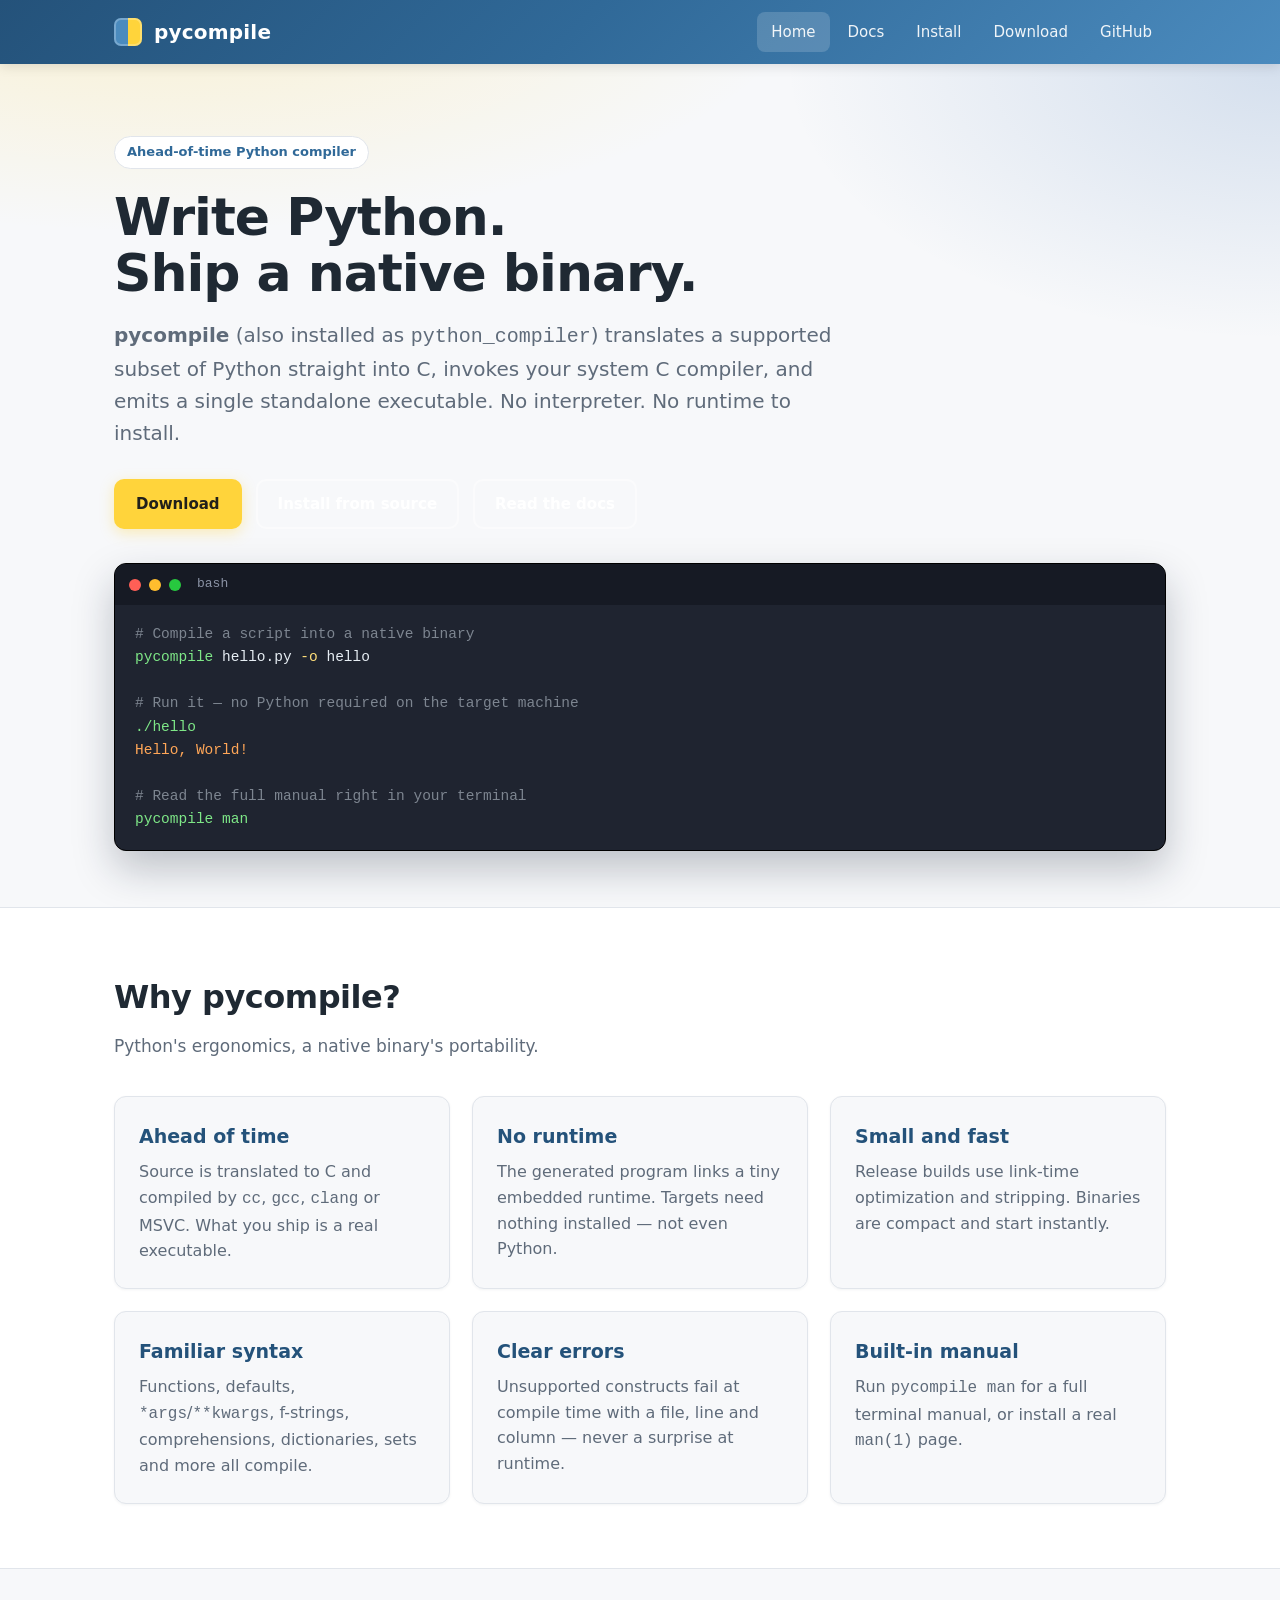
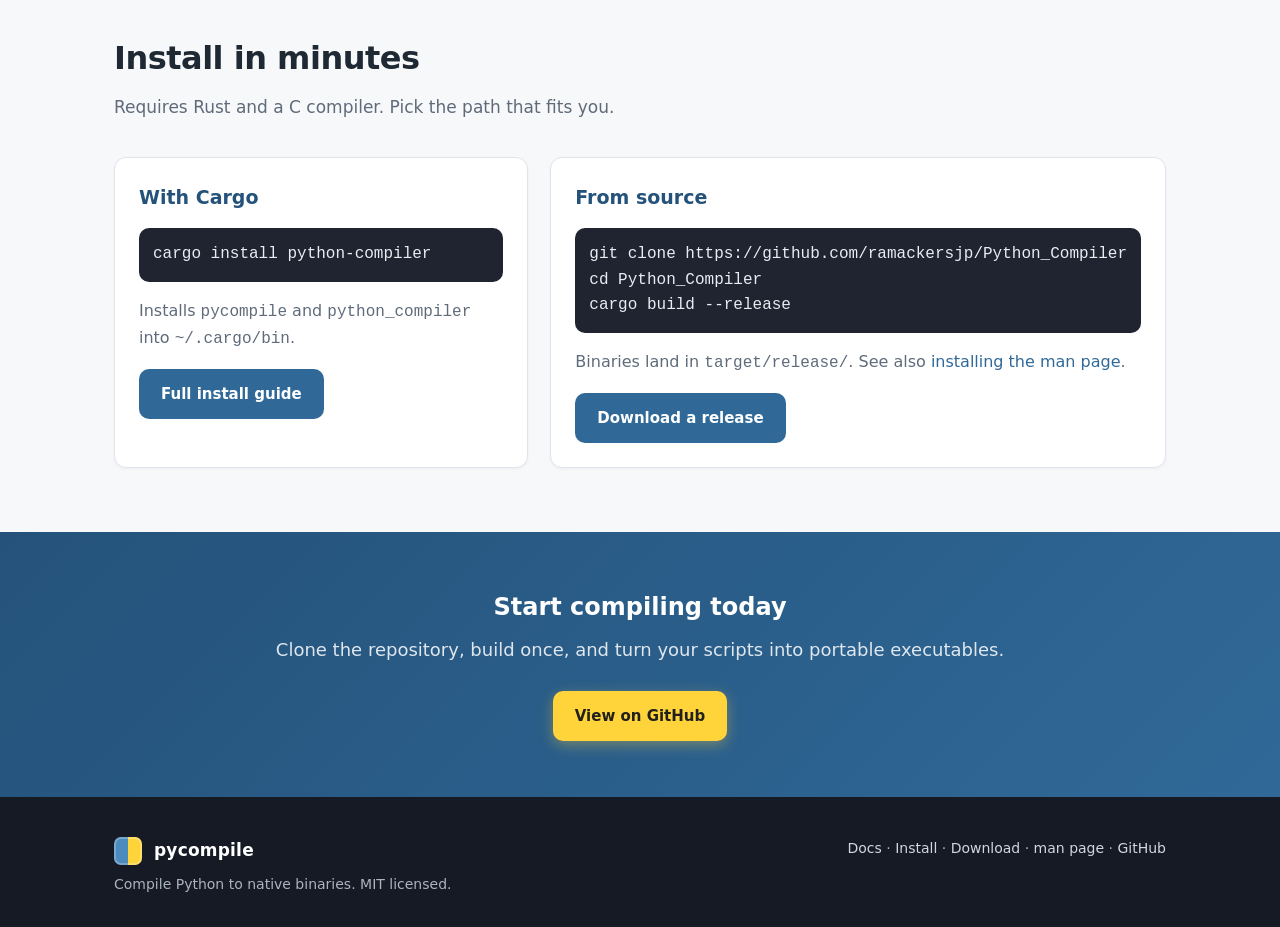
==== docs/index.html @ a7fe47c4 "Add pycompile: Python-to-C ahead-of-time compiler - lexer, parser, codegen and driver with an embedd" ====
<!DOCTYPE html>
<html lang="en">
<head>
  <meta charset="UTF-8" />
  <meta name="viewport" content="width=device-width, initial-scale=1.0" />
  <title>pycompile — compile Python to native binaries</title>
  <meta name="description" content="pycompile is an ahead-of-time compiler that turns Python into standalone native executables." />
  <link rel="stylesheet" href="style.css" />
</head>
<body>
  <header class="site-header">
    <div class="container">
      <a class="brand" href="index.html"><span class="logo"></span> pycompile</a>
      <nav class="nav">
        <a href="index.html" class="active">Home</a>
        <a href="docs.html">Docs</a>
        <a href="install.html">Install</a>
        <a href="download.html">Download</a>
        <a href="https://github.com/ramackersjp/Python_Compiler">GitHub</a>
      </nav>
    </div>
  </header>

  <section class="hero">
    <div class="container">
      <span class="badge">Ahead-of-time Python compiler</span>
      <h1>Write Python.<br />Ship a native binary.</h1>
      <p class="lead">
        <strong>pycompile</strong> (also installed as <code>python_compiler</code>) translates a
        supported subset of Python straight into C, invokes your system C compiler, and emits a
        single standalone executable. No interpreter. No runtime to install.
      </p>
      <div class="btns">
        <a class="btn btn-primary" href="download.html">Download</a>
        <a class="btn btn-ghost" href="install.html">Install from source</a>
        <a class="btn btn-ghost" href="docs.html">Read the docs</a>
      </div>

      <div class="code-window">
        <div class="titlebar">
          <span class="dot r"></span><span class="dot y"></span><span class="dot g"></span>
          <span class="title">bash</span>
        </div>
        <pre><code><span class="tok-c"># Compile a script into a native binary</span>
<span class="tok-k">pycompile</span> hello.py <span class="tok-f">-o</span> hello

<span class="tok-c"># Run it — no Python required on the target machine</span>
<span class="tok-k">./hello</span>
<span class="tok-o">Hello, World!</span>

<span class="tok-c"># Read the full manual right in your terminal</span>
<span class="tok-k">pycompile man</span></code></pre>
      </div>
    </div>
  </section>

  <section class="section alt">
    <div class="container">
      <h2>Why pycompile?</h2>
      <p class="sub">Python's ergonomics, a native binary's portability.</p>
      <div class="grid grid-3">
        <div class="card">
          <h3>Ahead of time</h3>
          <p>Source is translated to C and compiled by <code>cc</code>, <code>gcc</code>,
          <code>clang</code> or MSVC. What you ship is a real executable.</p>
        </div>
        <div class="card">
          <h3>No runtime</h3>
          <p>The generated program links a tiny embedded runtime. Targets need nothing
          installed — not even Python.</p>
        </div>
        <div class="card">
          <h3>Small and fast</h3>
          <p>Release builds use link-time optimization and stripping. Binaries are compact
          and start instantly.</p>
        </div>
        <div class="card">
          <h3>Familiar syntax</h3>
          <p>Functions, defaults, <code>*args</code>/<code>**kwargs</code>, f-strings,
          comprehensions, dictionaries, sets and more all compile.</p>
        </div>
        <div class="card">
          <h3>Clear errors</h3>
          <p>Unsupported constructs fail at compile time with a file, line and column —
          never a surprise at runtime.</p>
        </div>
        <div class="card">
          <h3>Built-in manual</h3>
          <p>Run <code>pycompile man</code> for a full terminal manual, or install a real
          <code>man(1)</code> page.</p>
        </div>
      </div>
    </div>
  </section>

  <section class="section">
    <div class="container">
      <h2>Install in minutes</h2>
      <p class="sub">Requires Rust and a C compiler. Pick the path that fits you.</p>
      <div class="grid grid-2">
        <div class="card">
          <h3>With Cargo</h3>
          <pre style="background:var(--code-bg);color:var(--code-text);padding:14px;border-radius:10px;overflow-x:auto;"><code>cargo install python-compiler</code></pre>
          <p class="mt-16">Installs <code>pycompile</code> and <code>python_compiler</code>
          into <code>~/.cargo/bin</code>.</p>
          <a class="btn btn-dark mt-16" href="install.html">Full install guide</a>
        </div>
        <div class="card">
          <h3>From source</h3>
          <pre style="background:var(--code-bg);color:var(--code-text);padding:14px;border-radius:10px;overflow-x:auto;"><code>git clone https://github.com/ramackersjp/Python_Compiler
cd Python_Compiler
cargo build --release</code></pre>
          <p class="mt-16">Binaries land in <code>target/release/</code>. See also
          <a href="install.html#man">installing the man page</a>.</p>
          <a class="btn btn-dark mt-16" href="download.html">Download a release</a>
        </div>
      </div>
    </div>
  </section>

  <section class="cta">
    <div class="container">
      <h2>Start compiling today</h2>
      <p>Clone the repository, build once, and turn your scripts into portable executables.</p>
      <a class="btn btn-primary" href="https://github.com/ramackersjp/Python_Compiler">View on GitHub</a>
    </div>
  </section>

  <footer class="site-footer">
    <div class="container">
      <div>
        <span class="brand" style="font-size:17px;"><span class="logo"></span> pycompile</span>
        <div class="mt-8">Compile Python to native binaries. MIT licensed.</div>
      </div>
      <div>
        <a href="docs.html">Docs</a> ·
        <a href="install.html">Install</a> ·
        <a href="download.html">Download</a> ·
        <a href="pycompile.1">man page</a> ·
        <a href="https://github.com/ramackersjp/Python_Compiler">GitHub</a>
      </div>
    </div>
  </footer>
</body>
</html>
---- docs/style.css ----
:root {
  --py-blue: #306998;
  --py-blue-dark: #24527a;
  --py-blue-light: #4b8bbe;
  --py-yellow: #ffd43b;
  --py-yellow-dark: #e6bd2e;
  --bg: #f7f8fa;
  --surface: #ffffff;
  --text: #1f2933;
  --muted: #5f6b7a;
  --border: #e1e5eb;
  --code-bg: #1f2430;
  --code-text: #e6edf3;
  --radius: 12px;
  --maxw: 1100px;
  --font: "Segoe UI", system-ui, -apple-system, "Helvetica Neue", Arial, sans-serif;
  --mono: "SFMono-Regular", "JetBrains Mono", "Fira Code", Menlo, Consolas, monospace;
}

* { box-sizing: border-box; }

html { scroll-behavior: smooth; }

body {
  margin: 0;
  font-family: var(--font);
  color: var(--text);
  background: var(--bg);
  line-height: 1.6;
}

a { color: var(--py-blue); text-decoration: none; }
a:hover { text-decoration: underline; }

code, pre, kbd {
  font-family: var(--mono);
}

.container {
  max-width: var(--maxw);
  margin: 0 auto;
  padding: 0 24px;
}

/* Header */
.site-header {
  background: linear-gradient(135deg, var(--py-blue-dark), var(--py-blue) 45%, var(--py-blue-light));
  color: #fff;
  position: sticky;
  top: 0;
  z-index: 10;
  box-shadow: 0 2px 12px rgba(0, 0, 0, 0.12);
}

.site-header .container {
  display: flex;
  align-items: center;
  justify-content: space-between;
  height: 64px;
}

.brand {
  display: flex;
  align-items: center;
  gap: 12px;
  color: #fff;
  font-weight: 700;
  font-size: 20px;
  letter-spacing: 0.2px;
}
.brand:hover { text-decoration: none; }

.logo {
  width: 28px;
  height: 28px;
  border-radius: 7px;
  position: relative;
  background: conic-gradient(from 0deg, var(--py-yellow) 0 180deg, var(--py-blue-light) 180deg 360deg);
  box-shadow: inset 0 0 0 2px rgba(255, 255, 255, 0.25);
}

.nav {
  display: flex;
  gap: 4px;
  align-items: center;
}

.nav a {
  color: rgba(255, 255, 255, 0.92);
  padding: 8px 14px;
  border-radius: 8px;
  font-weight: 500;
  font-size: 15px;
}
.nav a:hover, .nav a.active {
  background: rgba(255, 255, 255, 0.16);
  text-decoration: none;
}

.btn {
  display: inline-flex;
  align-items: center;
  gap: 8px;
  padding: 11px 20px;
  border-radius: 10px;
  font-weight: 600;
  font-size: 15px;
  border: 2px solid transparent;
  cursor: pointer;
  transition: transform 0.06s ease, box-shadow 0.15s ease, background 0.15s ease;
}
.btn:hover { text-decoration: none; transform: translateY(-1px); }

.btn-primary {
  background: var(--py-yellow);
  color: #21201b;
  box-shadow: 0 4px 14px rgba(255, 212, 59, 0.35);
}
.btn-primary:hover { background: var(--py-yellow-dark); }

.btn-ghost {
  background: rgba(255, 255, 255, 0.1);
  color: #fff;
  border-color: rgba(255, 255, 255, 0.4);
}
.btn-ghost:hover { background: rgba(255, 255, 255, 0.18); }

.btn-dark {
  background: var(--py-blue);
  color: #fff;
}
.btn-dark:hover { background: var(--py-blue-dark); }

/* Hero */
.hero {
  padding: 72px 0 56px;
  background:
    radial-gradient(1100px 420px at 12% -10%, rgba(255, 212, 59, 0.22), transparent 60%),
    radial-gradient(900px 500px at 100% 0%, rgba(56, 111, 180, 0.18), transparent 55%);
}

.hero h1 {
  font-size: 52px;
  line-height: 1.08;
  margin: 0 0 18px;
  letter-spacing: -1px;
}

.hero p.lead {
  font-size: 20px;
  color: var(--muted);
  max-width: 720px;
  margin: 0 0 30px;
}

.hero .btns {
  display: flex;
  gap: 14px;
  flex-wrap: wrap;
  margin-bottom: 34px;
}

.badge {
  display: inline-block;
  background: #fff;
  border: 1px solid var(--border);
  color: var(--py-blue);
  font-weight: 600;
  font-size: 13px;
  padding: 5px 12px;
  border-radius: 999px;
  margin-bottom: 20px;
}

.code-window {
  background: var(--code-bg);
  border-radius: var(--radius);
  overflow: hidden;
  box-shadow: 0 18px 40px rgba(20, 30, 50, 0.25);
  border: 1px solid #000;
}

.code-window .titlebar {
  background: #161a24;
  padding: 10px 14px;
  display: flex;
  gap: 8px;
  align-items: center;
}

.code-window .dot {
  width: 12px;
  height: 12px;
  border-radius: 50%;
  background: #3a4150;
}
.code-window .dot.r { background: #ff5f56; }
.code-window .dot.y { background: #ffbd2e; }
.code-window .dot.g { background: #27c93f; }

.code-window .title {
  color: #8b93a5;
  font-size: 13px;
  margin-left: 8px;
  font-family: var(--mono);
}

.code-window pre {
  margin: 0;
  padding: 18px 20px;
  color: var(--code-text);
  font-size: 14.5px;
  line-height: 1.6;
  overflow-x: auto;
}

.tok-c { color: #7d8590; }      /* comment */
.tok-k { color: #7ee787; }      /* keyword / command */
.tok-s { color: #a5d6ff; }      /* string */
.tok-f { color: #ffdf7a; }      /* function / flag */
.tok-o { color: #ffa657; }      /* operator/output */

/* Sections */
.section { padding: 64px 0; }
.section.alt { background: var(--surface); border-top: 1px solid var(--border); border-bottom: 1px solid var(--border); }

.section h2 {
  font-size: 32px;
  margin: 0 0 10px;
  letter-spacing: -0.5px;
}
.section .sub {
  color: var(--muted);
  font-size: 17px;
  margin: 0 0 36px;
  max-width: 760px;
}

.grid {
  display: grid;
  gap: 22px;
}
.grid-3 { grid-template-columns: repeat(3, 1fr); }
.grid-2 { grid-template-columns: repeat(2, 1fr); }
@media (max-width: 860px) {
  .grid-3, .grid-2 { grid-template-columns: 1fr; }
  .hero h1 { font-size: 38px; }
}

.card {
  background: var(--surface);
  border: 1px solid var(--border);
  border-radius: var(--radius);
  padding: 24px;
  box-shadow: 0 1px 3px rgba(20, 30, 50, 0.05);
}
.section.alt .card { background: var(--bg); }

.card h3 {
  margin: 0 0 8px;
  font-size: 19px;
  color: var(--py-blue-dark);
}
.card p { margin: 0; color: var(--muted); }

/* Install steps */
.steps { counter-reset: step; display: grid; gap: 20px; }
.step {
  display: grid;
  grid-template-columns: 44px 1fr;
  gap: 16px;
  align-items: start;
}
.step .num {
  counter-increment: step;
  background: var(--py-blue);
  color: #fff;
  width: 44px;
  height: 44px;
  border-radius: 12px;
  display: grid;
  place-items: center;
  font-weight: 700;
  font-size: 18px;
}
.step .num::before { content: counter(step); }
.step h3 { margin: 6px 0 6px; font-size: 18px; }
.step p { margin: 0 0 10px; color: var(--muted); }

/* Docs layout */
.docs-layout {
  display: grid;
  grid-template-columns: 230px 1fr;
  gap: 40px;
  padding: 48px 0;
}
@media (max-width: 860px) {
  .docs-layout { grid-template-columns: 1fr; }
}

.docs-nav {
  position: sticky;
  top: 88px;
  align-self: start;
}
.docs-nav a {
  display: block;
  padding: 7px 12px;
  border-radius: 8px;
  color: var(--muted);
  font-size: 15px;
}
.docs-nav a:hover, .docs-nav a.active {
  background: #eaf1f8;
  color: var(--py-blue-dark);
  text-decoration: none;
}

.docs-content h1 { font-size: 38px; margin: 0 0 8px; letter-spacing: -0.5px; }
.docs-content h2 {
  font-size: 26px;
  margin: 44px 0 12px;
  padding-top: 8px;
  border-top: 1px solid var(--border);
}
.docs-content h3 { font-size: 20px; margin: 28px 0 8px; }
.docs-content p { color: var(--muted); }
.docs-content ul { color: var(--muted); padding-left: 22px; }

.docs-content pre {
  background: var(--code-bg);
  color: var(--code-text);
  padding: 16px 18px;
  border-radius: 10px;
  overflow-x: auto;
  font-size: 14px;
  line-height: 1.55;
}
.docs-content code {
  background: #eef2f7;
  color: var(--py-blue-dark);
  padding: 2px 6px;
  border-radius: 6px;
  font-size: 14px;
}
.docs-content pre code { background: transparent; color: inherit; padding: 0; }

table {
  width: 100%;
  border-collapse: collapse;
  margin: 16px 0;
  font-size: 15px;
}
th, td {
  text-align: left;
  padding: 10px 12px;
  border-bottom: 1px solid var(--border);
}
th { color: var(--py-blue-dark); font-weight: 700; }
td code { background: #eef2f7; }

.note {
  background: #fff8e1;
  border-left: 4px solid var(--py-yellow);
  padding: 14px 18px;
  border-radius: 0 10px 10px 0;
  margin: 18px 0;
  color: #5b4a12;
}

/* CTA band */
.cta {
  background: linear-gradient(135deg, var(--py-blue-dark), var(--py-blue));
  color: #fff;
  padding: 56px 0;
  text-align: center;
}
.cta h2 { color: #fff; margin: 0 0 10px; }
.cta p { color: rgba(255, 255, 255, 0.85); margin: 0 0 26px; font-size: 18px; }

/* Footer */
.site-footer {
  background: #161a24;
  color: #aab3c0;
  padding: 40px 0;
  font-size: 14px;
}
.site-footer .container {
  display: flex;
  justify-content: space-between;
  flex-wrap: wrap;
  gap: 20px;
}
.site-footer a { color: #cfd7e2; }
.site-footer .brand { color: #fff; }

.tag {
  display: inline-block;
  font-size: 12px;
  font-weight: 700;
  color: var(--py-blue);
  background: #eaf1f8;
  padding: 3px 9px;
  border-radius: 6px;
  margin-left: 8px;
  vertical-align: middle;
}

.muted { color: var(--muted); }
.mt-8 { margin-top: 8px; }
.mt-16 { margin-top: 16px; }
.mb-0 { margin-bottom: 0; }
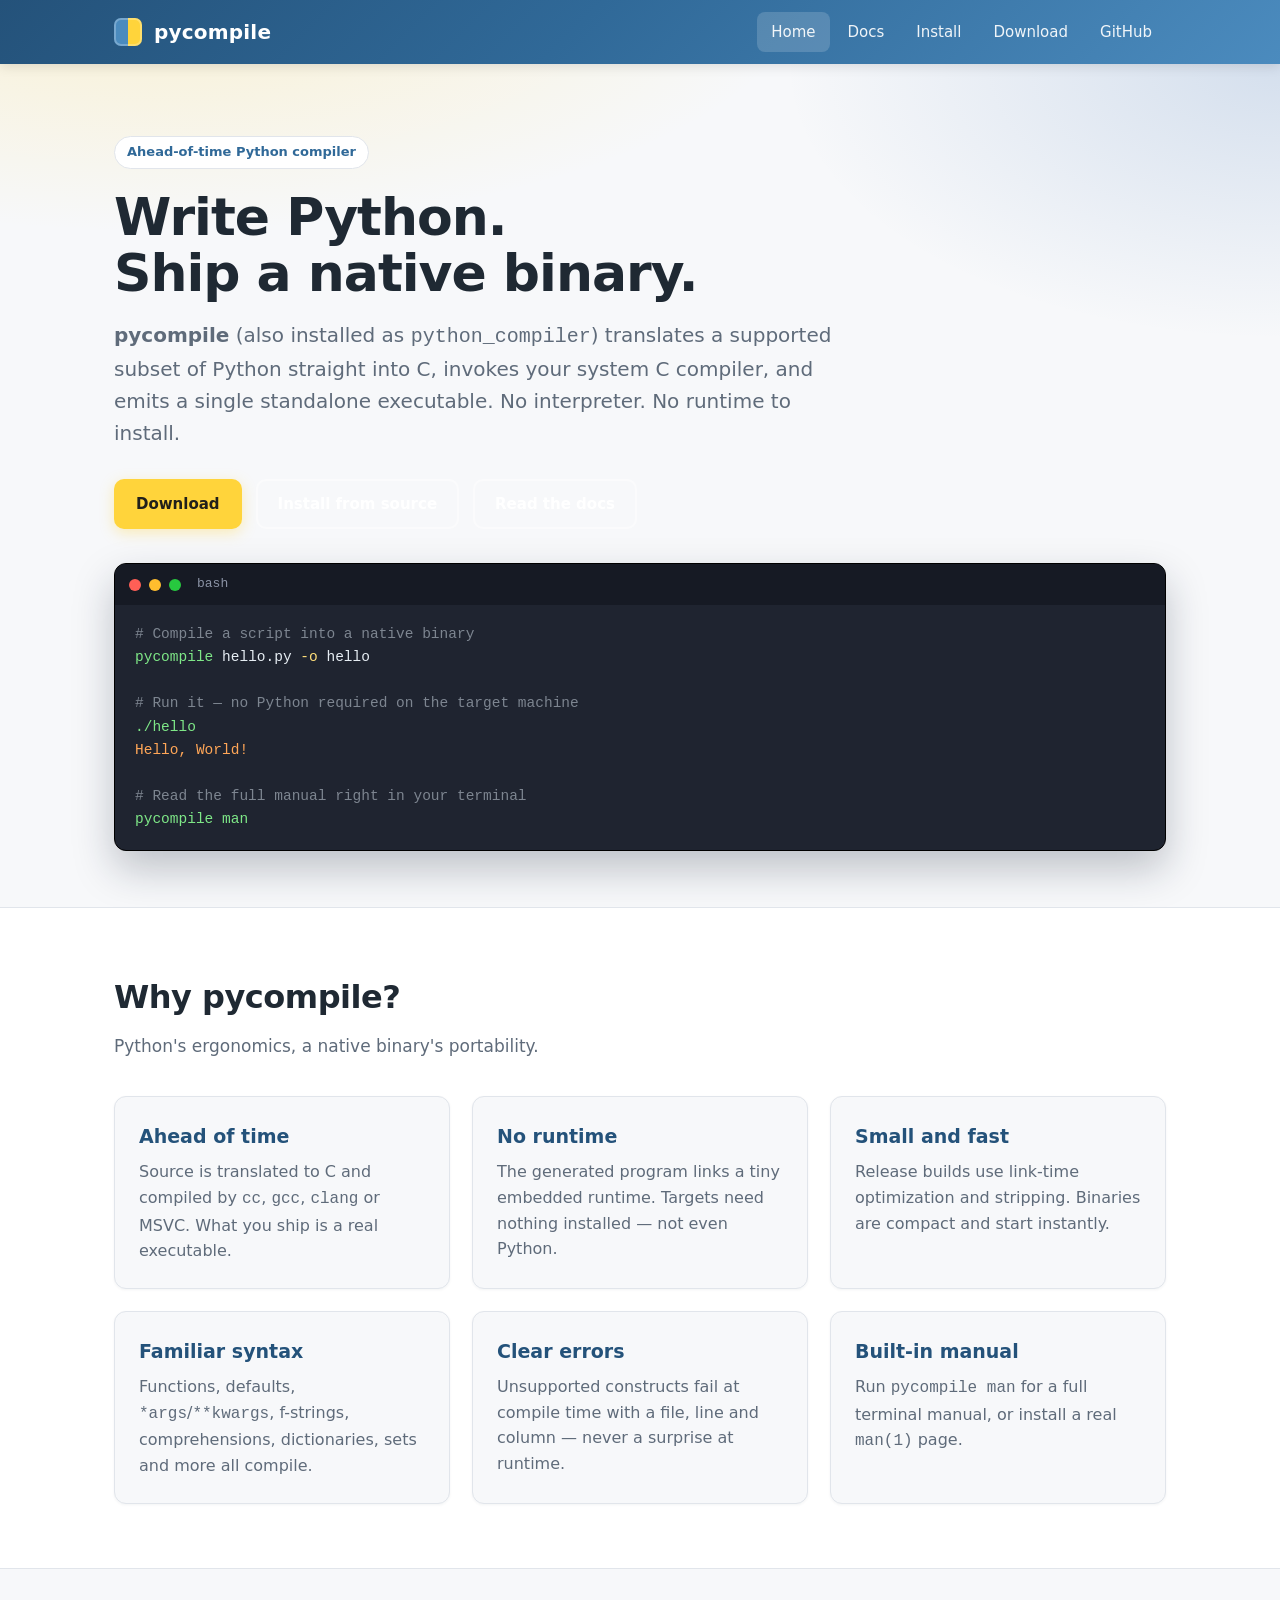
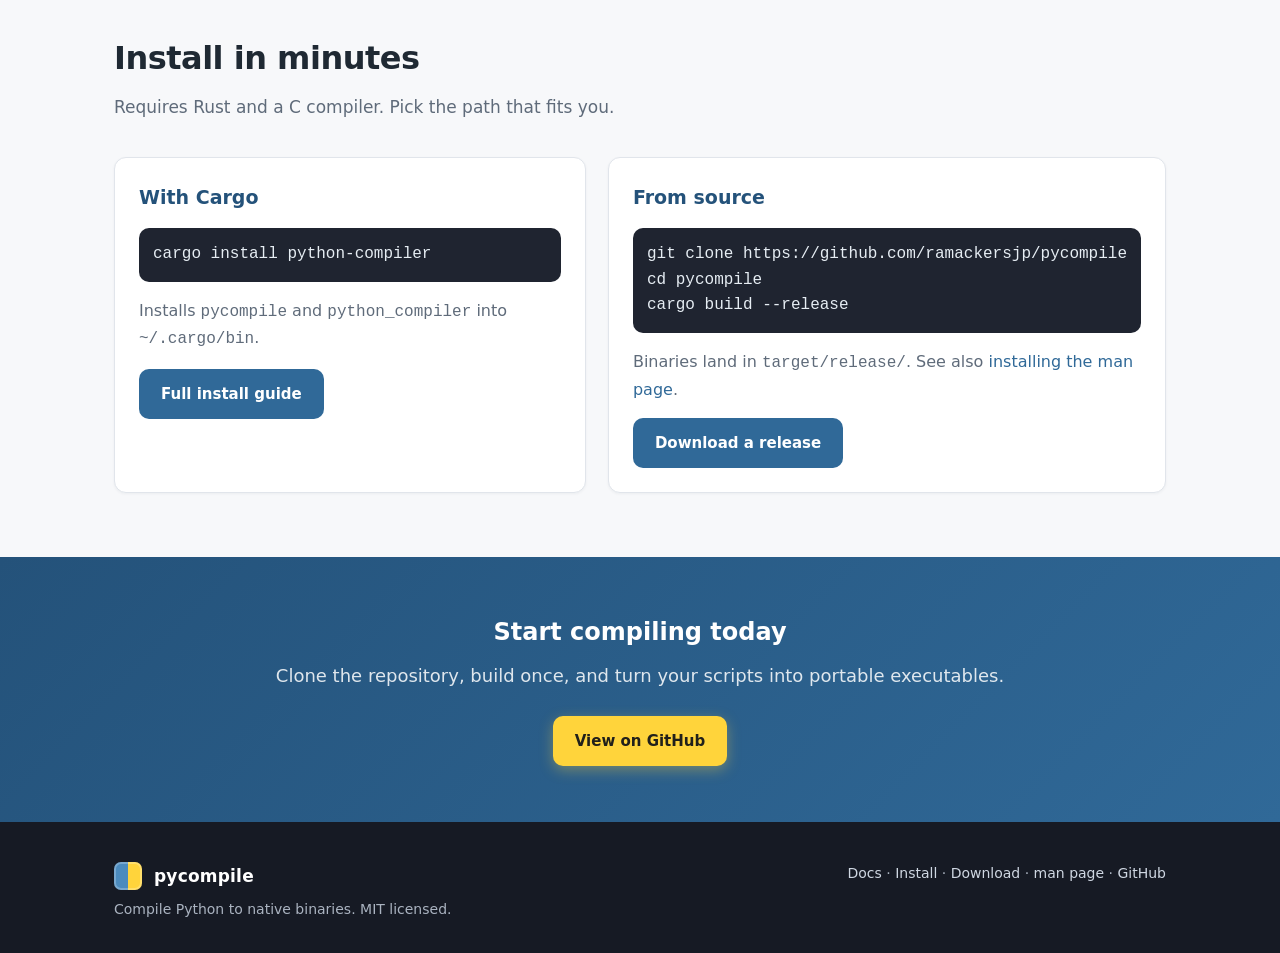
==== commit f8243ff1: "Update repository references after rename to pycompile" ====
--- a/docs/index.html
+++ b/docs/index.html
@@ -16,7 +16,7 @@
         <a href="docs.html">Docs</a>
         <a href="install.html">Install</a>
         <a href="download.html">Download</a>
-        <a href="https://github.com/ramackersjp/Python_Compiler">GitHub</a>
+        <a href="https://github.com/ramackersjp/pycompile">GitHub</a>
       </nav>
     </div>
   </header>
@@ -107,8 +107,8 @@
         </div>
         <div class="card">
           <h3>From source</h3>
-          <pre style="background:var(--code-bg);color:var(--code-text);padding:14px;border-radius:10px;overflow-x:auto;"><code>git clone https://github.com/ramackersjp/Python_Compiler
-cd Python_Compiler
+          <pre style="background:var(--code-bg);color:var(--code-text);padding:14px;border-radius:10px;overflow-x:auto;"><code>git clone https://github.com/ramackersjp/pycompile
+cd pycompile
 cargo build --release</code></pre>
           <p class="mt-16">Binaries land in <code>target/release/</code>. See also
           <a href="install.html#man">installing the man page</a>.</p>
@@ -122,7 +122,7 @@
     <div class="container">
       <h2>Start compiling today</h2>
       <p>Clone the repository, build once, and turn your scripts into portable executables.</p>
-      <a class="btn btn-primary" href="https://github.com/ramackersjp/Python_Compiler">View on GitHub</a>
+      <a class="btn btn-primary" href="https://github.com/ramackersjp/pycompile">View on GitHub</a>
     </div>
   </section>
 
@@ -137,7 +137,7 @@
         <a href="install.html">Install</a> ·
         <a href="download.html">Download</a> ·
         <a href="pycompile.1">man page</a> ·
-        <a href="https://github.com/ramackersjp/Python_Compiler">GitHub</a>
+        <a href="https://github.com/ramackersjp/pycompile">GitHub</a>
       </div>
     </div>
   </footer>
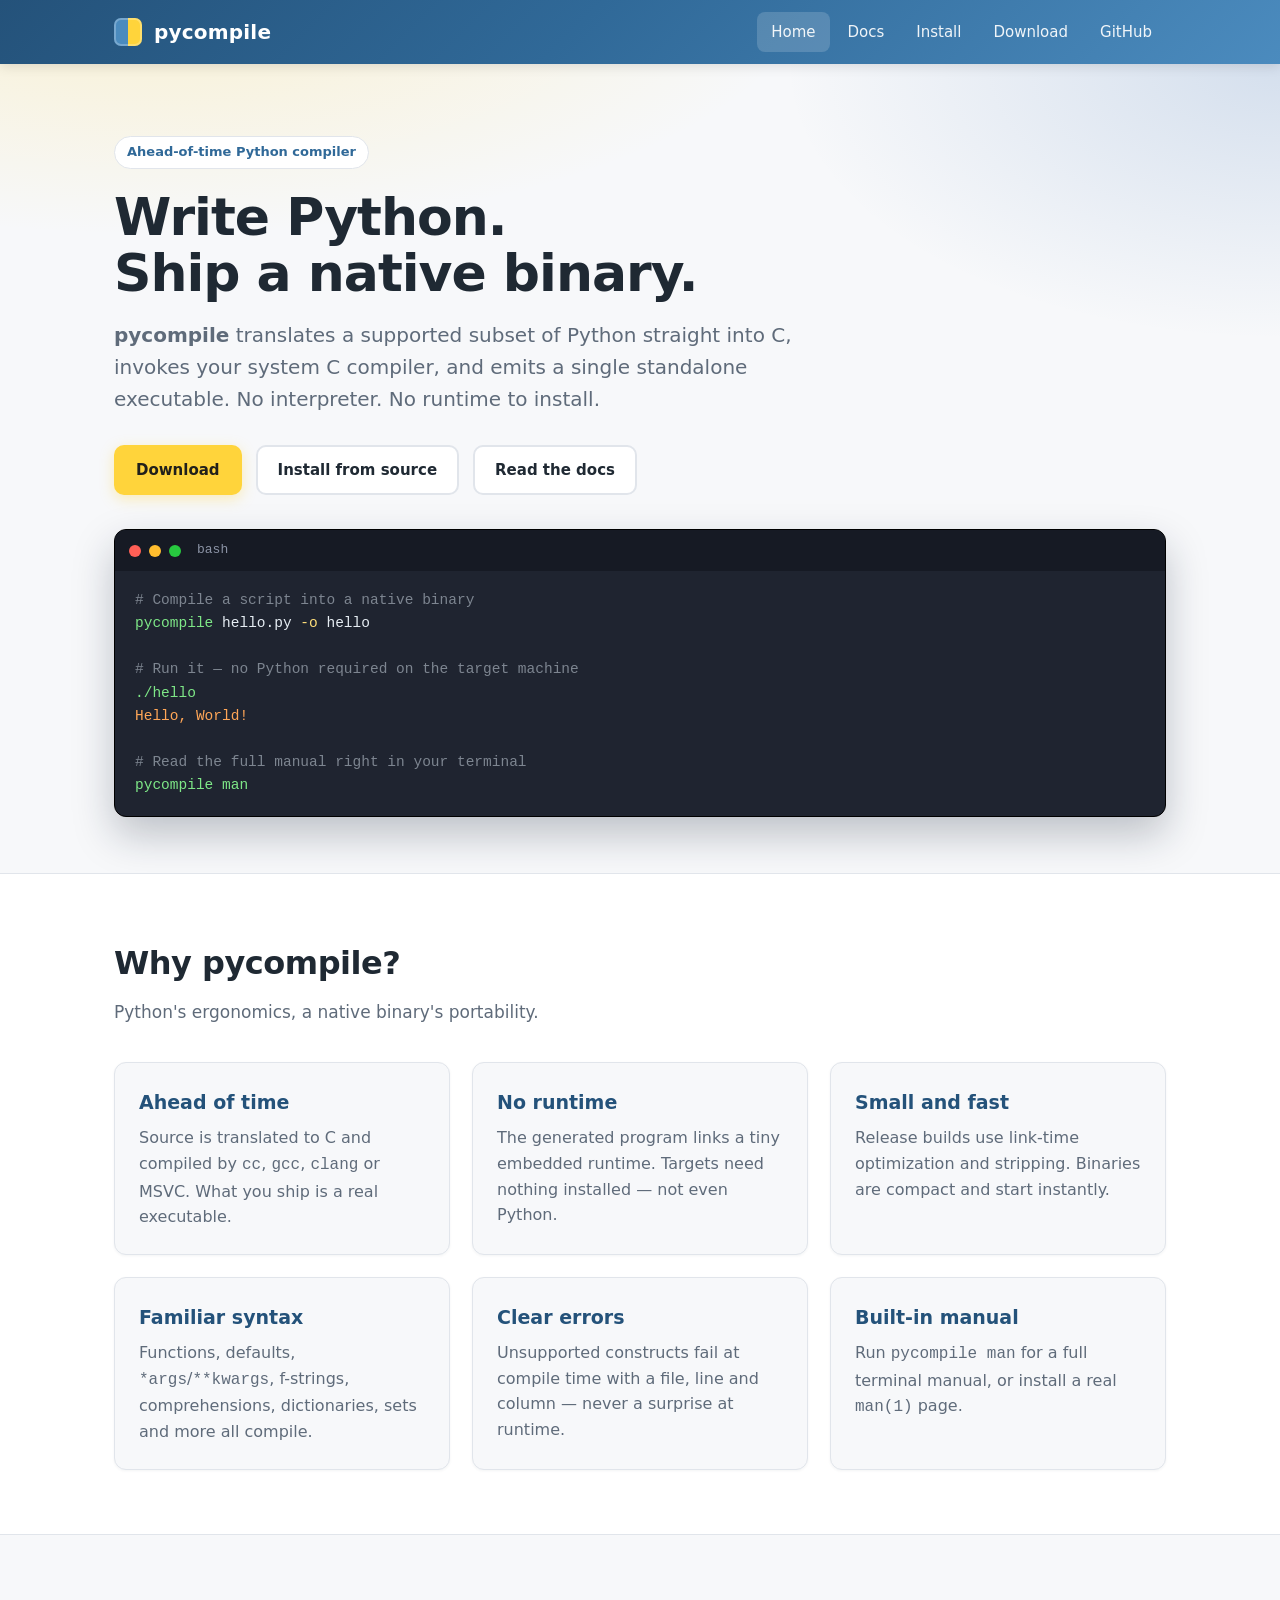
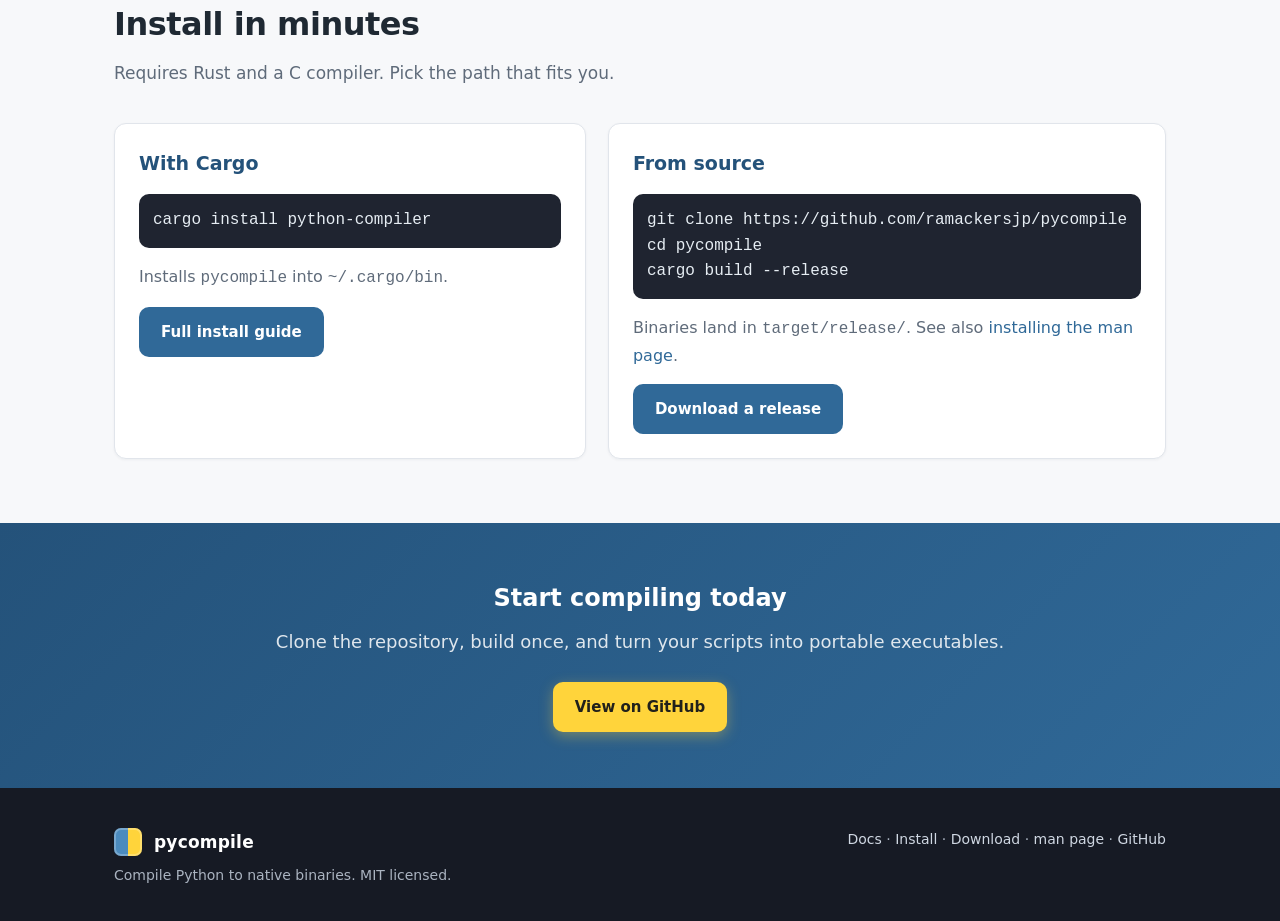
==== commit 92277471: "Add classes, exceptions, closures and a garbage collector - lambda expressions, nested functions and" ====
--- a/docs/index.html
+++ b/docs/index.html
@@ -26,9 +26,9 @@
       <span class="badge">Ahead-of-time Python compiler</span>
       <h1>Write Python.<br />Ship a native binary.</h1>
       <p class="lead">
-        <strong>pycompile</strong> (also installed as <code>python_compiler</code>) translates a
-        supported subset of Python straight into C, invokes your system C compiler, and emits a
-        single standalone executable. No interpreter. No runtime to install.
+        <strong>pycompile</strong> translates a supported subset of Python straight into C,
+        invokes your system C compiler, and emits a single standalone executable. No
+        interpreter. No runtime to install.
       </p>
       <div class="btns">
         <a class="btn btn-primary" href="download.html">Download</a>
@@ -101,8 +101,7 @@
         <div class="card">
           <h3>With Cargo</h3>
           <pre style="background:var(--code-bg);color:var(--code-text);padding:14px;border-radius:10px;overflow-x:auto;"><code>cargo install python-compiler</code></pre>
-          <p class="mt-16">Installs <code>pycompile</code> and <code>python_compiler</code>
-          into <code>~/.cargo/bin</code>.</p>
+          <p class="mt-16">Installs <code>pycompile</code> into <code>~/.cargo/bin</code>.</p>
           <a class="btn btn-dark mt-16" href="install.html">Full install guide</a>
         </div>
         <div class="card">
--- a/docs/style.css
+++ b/docs/style.css
@@ -119,11 +119,11 @@
 .btn-primary:hover { background: var(--py-yellow-dark); }
 
 .btn-ghost {
-  background: rgba(255, 255, 255, 0.1);
-  color: #fff;
-  border-color: rgba(255, 255, 255, 0.4);
-}
-.btn-ghost:hover { background: rgba(255, 255, 255, 0.18); }
+  background: var(--surface);
+  color: var(--text);
+  border-color: var(--border);
+}
+.btn-ghost:hover { border-color: var(--py-blue-light); color: var(--py-blue-dark); }
 
 .btn-dark {
   background: var(--py-blue);
